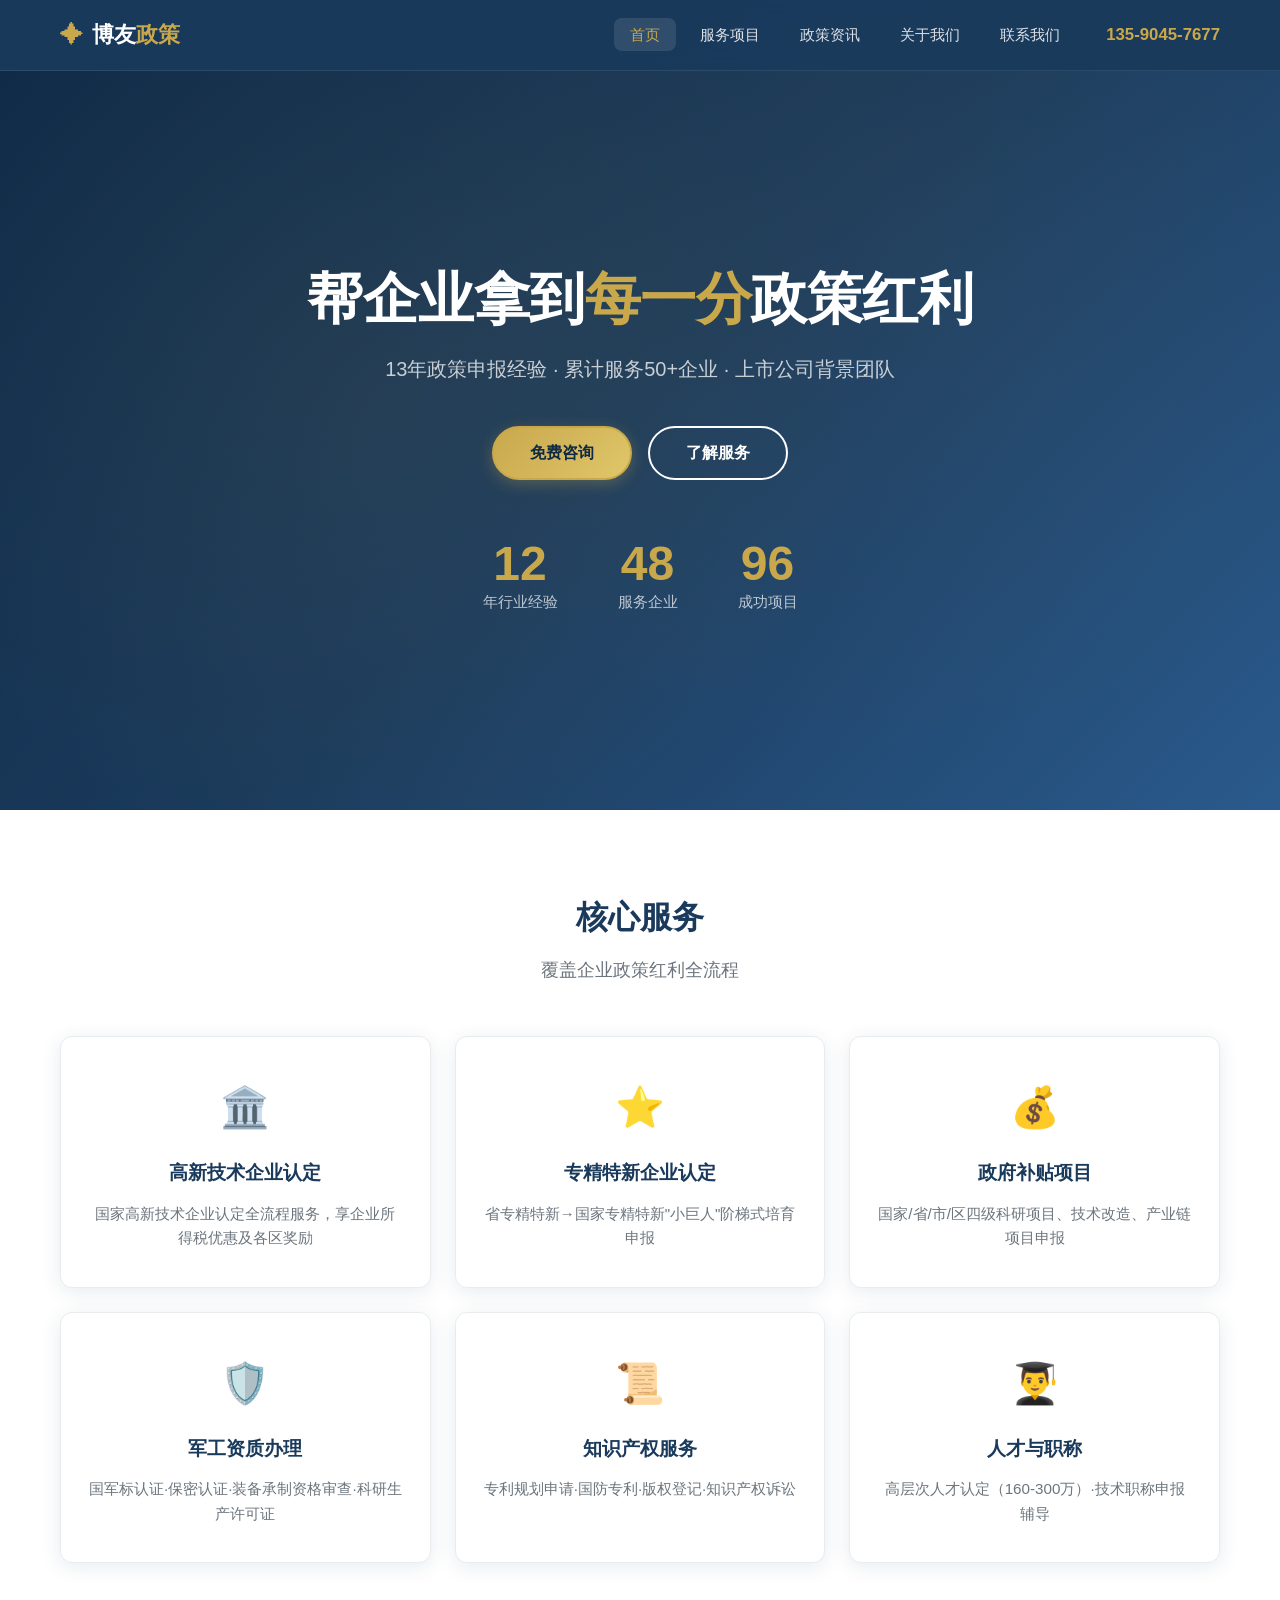
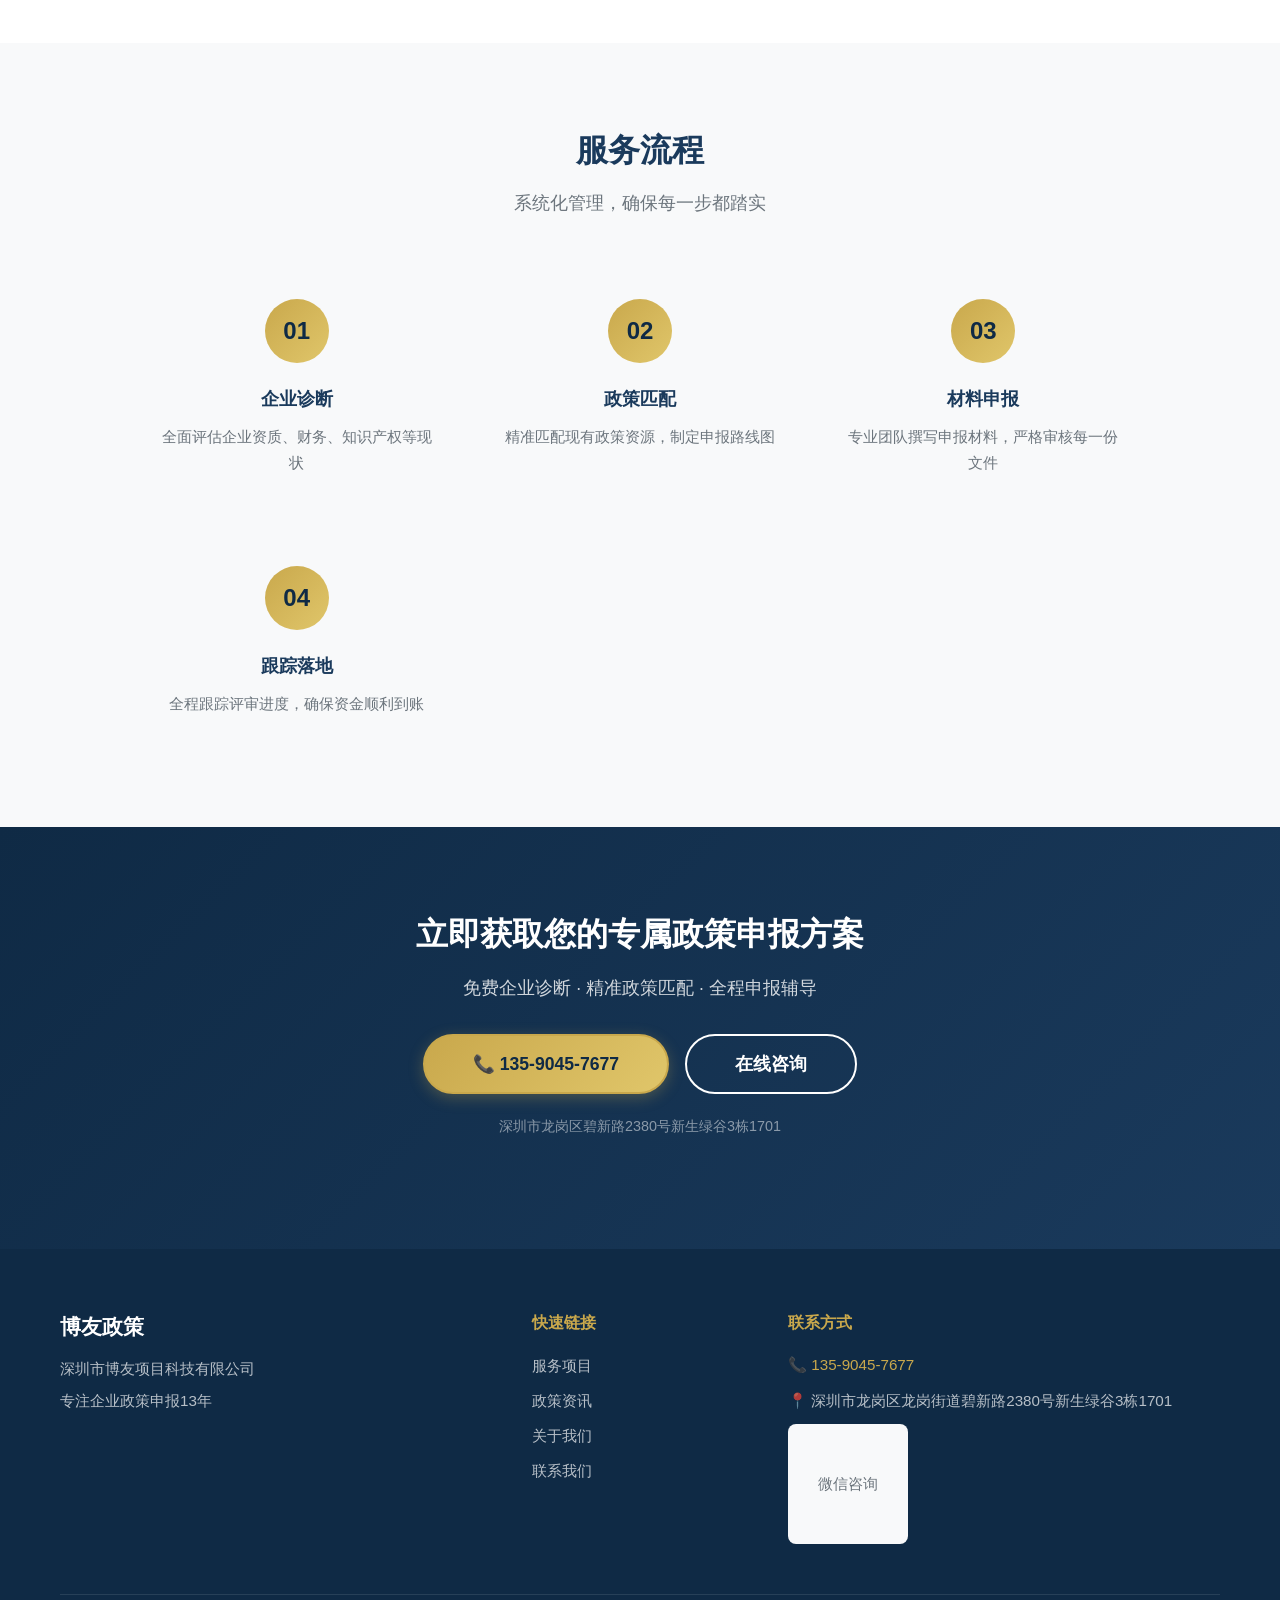
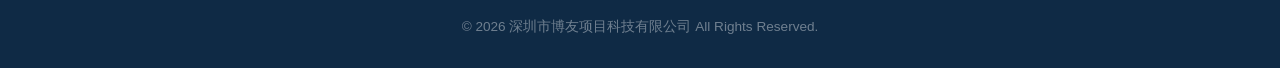
==== index.html @ 124983d8 "🎉 初始化：博友政策官网 v1.0 - 首页、服务项目、政策资讯、关于我们、联系我们 5个页面 - 响应式设计，适配手机端 - 深蓝+金色配色，专业感 - 在线咨询表单" ====
<!DOCTYPE html>
<html lang="zh-CN">
<head>
    <meta charset="UTF-8">
    <meta name="viewport" content="width=device-width, initial-scale=1.0">
    <title>博友政策 - 企业政策申报管家 | 国高·专精特新·补贴项目</title>
    <meta name="description" content="深圳市博友项目科技有限公司，13年政策申报经验，专注高新技术企业认定、专精特新、政府补贴项目、军工资质办理、知识产权服务。服务深圳及全国企业，累计成功项目100+。">
    <meta name="keywords" content="深圳高新技术企业认定,专精特新申报,政府补贴项目,军工资质,知识产权,深圳项目申报,博友政策">
    <link rel="stylesheet" href="assets/css/style.css">
</head>
<body>
    <!-- 顶部导航 -->
    <header class="header">
        <div class="container">
            <div class="logo">
                <a href="/">
                    <span class="logo-icon">✦</span>
                    <span class="logo-text">博友<span class="logo-accent">政策</span></span>
                </a>
            </div>
            <nav class="nav">
                <ul class="nav-list">
                    <li><a href="/" class="active">首页</a></li>
                    <li><a href="/services.html">服务项目</a></li>
                    <li><a href="/news.html">政策资讯</a></li>
                    <li><a href="/about.html">关于我们</a></li>
                    <li><a href="/contact.html">联系我们</a></li>
                </ul>
                <div class="nav-phone"><a href="tel:13590457677">135-9045-7677</a></div>
                <button class="nav-toggle" aria-label="菜单">
                    <span></span>
                    <span></span>
                    <span></span>
                </button>
            </nav>
        </div>
    </header>

    <!-- Banner -->
    <section class="hero">
        <div class="hero-bg"></div>
        <div class="container">
            <div class="hero-content">
                <h1 class="hero-title">帮企业拿到<span class="text-gold">每一分</span>政策红利</h1>
                <p class="hero-subtitle">13年政策申报经验 · 累计服务50+企业 · 上市公司背景团队</p>
                <div class="hero-actions">
                    <a href="/contact.html" class="btn btn-primary">免费咨询</a>
                    <a href="/services.html" class="btn btn-outline">了解服务</a>
                </div>
                <div class="hero-stats">
                    <div class="stat-item">
                        <span class="stat-number" data-target="13">0</span>
                        <span class="stat-label">年行业经验</span>
                    </div>
                    <div class="stat-item">
                        <span class="stat-number" data-target="50">0</span>
                        <span class="stat-label">服务企业</span>
                    </div>
                    <div class="stat-item">
                        <span class="stat-number" data-target="100">0</span>
                        <span class="stat-label">成功项目</span>
                    </div>
                </div>
            </div>
        </div>
    </section>

    <!-- 服务概览 -->
    <section class="section services-preview">
        <div class="container">
            <div class="section-header">
                <h2>核心服务</h2>
                <p>覆盖企业政策红利全流程</p>
            </div>
            <div class="services-grid">
                <div class="service-card">
                    <div class="service-icon">🏛️</div>
                    <h3>高新技术企业认定</h3>
                    <p>国家高新技术企业认定全流程服务，享企业所得税优惠及各区奖励</p>
                </div>
                <div class="service-card">
                    <div class="service-icon">⭐</div>
                    <h3>专精特新企业认定</h3>
                    <p>省专精特新→国家专精特新"小巨人"阶梯式培育申报</p>
                </div>
                <div class="service-card">
                    <div class="service-icon">💰</div>
                    <h3>政府补贴项目</h3>
                    <p>国家/省/市/区四级科研项目、技术改造、产业链项目申报</p>
                </div>
                <div class="service-card">
                    <div class="service-icon">🛡️</div>
                    <h3>军工资质办理</h3>
                    <p>国军标认证·保密认证·装备承制资格审查·科研生产许可证</p>
                </div>
                <div class="service-card">
                    <div class="service-icon">📜</div>
                    <h3>知识产权服务</h3>
                    <p>专利规划申请·国防专利·版权登记·知识产权诉讼</p>
                </div>
                <div class="service-card">
                    <div class="service-icon">👨‍🎓</div>
                    <h3>人才与职称</h3>
                    <p>高层次人才认定（160-300万）·技术职称申报辅导</p>
                </div>
            </div>
        </div>
    </section>

    <!-- 服务流程 -->
    <section class="section process">
        <div class="container">
            <div class="section-header">
                <h2>服务流程</h2>
                <p>系统化管理，确保每一步都踏实</p>
            </div>
            <div class="process-steps">
                <div class="step">
                    <div class="step-num">01</div>
                    <h3>企业诊断</h3>
                    <p>全面评估企业资质、财务、知识产权等现状</p>
                </div>
                <div class="step">
                    <div class="step-num">02</div>
                    <h3>政策匹配</h3>
                    <p>精准匹配现有政策资源，制定申报路线图</p>
                </div>
                <div class="step">
                    <div class="step-num">03</div>
                    <h3>材料申报</h3>
                    <p>专业团队撰写申报材料，严格审核每一份文件</p>
                </div>
                <div class="step">
                    <div class="step-num">04</div>
                    <h3>跟踪落地</h3>
                    <p>全程跟踪评审进度，确保资金顺利到账</p>
                </div>
            </div>
        </div>
    </section>

    <!-- CTA -->
    <section class="section cta">
        <div class="container">
            <div class="cta-content">
                <h2>立即获取您的专属政策申报方案</h2>
                <p>免费企业诊断 · 精准政策匹配 · 全程申报辅导</p>
                <div class="cta-actions">
                    <a href="tel:13590457677" class="btn btn-primary btn-lg">📞 135-9045-7677</a>
                    <a href="/contact.html" class="btn btn-outline btn-lg">在线咨询</a>
                </div>
                <p class="cta-note">深圳市龙岗区碧新路2380号新生绿谷3栋1701</p>
            </div>
        </div>
    </section>

    <!-- 页脚 -->
    <footer class="footer">
        <div class="container">
            <div class="footer-grid">
                <div class="footer-brand">
                    <h3>博友政策</h3>
                    <p>深圳市博友项目科技有限公司</p>
                    <p>专注企业政策申报13年</p>
                </div>
                <div class="footer-links">
                    <h4>快速链接</h4>
                    <ul>
                        <li><a href="/services.html">服务项目</a></li>
                        <li><a href="/news.html">政策资讯</a></li>
                        <li><a href="/about.html">关于我们</a></li>
                        <li><a href="/contact.html">联系我们</a></li>
                    </ul>
                </div>
                <div class="footer-contact">
                    <h4>联系方式</h4>
                    <p>📞 <a href="tel:13590457677">135-9045-7677</a></p>
                    <p>📍 深圳市龙岗区龙岗街道碧新路2380号新生绿谷3栋1701</p>
                    <div class="footer-qr">
                        <!-- 后续放微信二维码图片 -->
                        <p class="qr-placeholder">微信咨询</p>
                    </div>
                </div>
            </div>
            <div class="footer-bottom">
                <p>&copy; 2026 深圳市博友项目科技有限公司 All Rights Reserved.</p>
            </div>
        </div>
    </footer>

    <script src="assets/js/main.js"></script>
</body>
</html>
---- assets/css/style.css ----
/* ========================================
   博友政策官网 - 样式表
   主色: #1a3a5c  金色: #c9a84c
   ======================================== */

/* --- 基础重置 --- */
*, *::before, *::after {
    margin: 0;
    padding: 0;
    box-sizing: border-box;
}

:root {
    --primary: #1a3a5c;
    --primary-light: #2a5a8c;
    --primary-dark: #0f2a45;
    --gold: #c9a84c;
    --gold-light: #e0c66a;
    --white: #ffffff;
    --bg-light: #f8f9fa;
    --text: #2c3e50;
    --text-light: #6c757d;
    --border: #e9ecef;
    --shadow: 0 4px 20px rgba(26,58,92,0.1);
    --radius: 12px;
    --max-width: 1200px;
    --font: -apple-system, BlinkMacSystemFont, "Segoe UI", "PingFang SC", "Microsoft YaHei", sans-serif;
}

html {
    scroll-behavior: smooth;
    font-size: 16px;
}

body {
    font-family: var(--font);
    color: var(--text);
    line-height: 1.7;
    background: var(--white);
    -webkit-font-smoothing: antialiased;
}

a { color: var(--primary); text-decoration: none; transition: color 0.3s; }
a:hover { color: var(--gold); }

img { max-width: 100%; height: auto; }

.container {
    max-width: var(--max-width);
    margin: 0 auto;
    padding: 0 20px;
}

/* --- 文字工具 --- */
.text-gold { color: var(--gold); }

/* --- 按钮 --- */
.btn {
    display: inline-block;
    padding: 14px 36px;
    border-radius: 50px;
    font-size: 1rem;
    font-weight: 600;
    cursor: pointer;
    transition: all 0.3s ease;
    border: 2px solid transparent;
    text-align: center;
    line-height: 1.4;
}
.btn-primary {
    background: linear-gradient(135deg, var(--gold), var(--gold-light));
    color: var(--primary-dark);
    border-color: var(--gold);
    box-shadow: 0 4px 15px rgba(201,168,76,0.3);
}
.btn-primary:hover {
    transform: translateY(-2px);
    box-shadow: 0 6px 25px rgba(201,168,76,0.4);
    color: var(--primary-dark);
}
.btn-outline {
    background: transparent;
    color: var(--white);
    border-color: var(--white);
}
.btn-outline:hover {
    background: var(--white);
    color: var(--primary);
}
.btn-lg { padding: 16px 48px; font-size: 1.1rem; }
.btn-block { width: 100%; }

/* --- 头部导航 --- */
.header {
    position: fixed;
    top: 0;
    left: 0;
    right: 0;
    z-index: 1000;
    background: rgba(26,58,92,0.97);
    backdrop-filter: blur(10px);
    -webkit-backdrop-filter: blur(10px);
    border-bottom: 1px solid rgba(255,255,255,0.08);
}
.header .container {
    display: flex;
    align-items: center;
    justify-content: space-between;
    height: 70px;
}
.logo a {
    display: flex;
    align-items: center;
    gap: 8px;
    text-decoration: none;
}
.logo-icon { color: var(--gold); font-size: 1.5rem; }
.logo-text { color: var(--white); font-size: 1.4rem; font-weight: 700; }
.logo-accent { color: var(--gold); }
.nav {
    display: flex;
    align-items: center;
    gap: 30px;
}
.nav-list {
    display: flex;
    list-style: none;
    gap: 8px;
}
.nav-list a {
    color: rgba(255,255,255,0.85);
    padding: 8px 16px;
    border-radius: 8px;
    font-size: 0.95rem;
    transition: all 0.3s;
}
.nav-list a:hover,
.nav-list a.active {
    background: rgba(255,255,255,0.1);
    color: var(--gold);
}
.nav-phone a {
    color: var(--gold);
    font-weight: 700;
    font-size: 1.05rem;
    white-space: nowrap;
}
.nav-phone a:hover { color: var(--gold-light); }
.nav-toggle {
    display: none;
    background: none;
    border: none;
    cursor: pointer;
    padding: 5px;
}
.nav-toggle span {
    display: block;
    width: 24px;
    height: 2px;
    background: var(--white);
    margin: 5px 0;
    transition: all 0.3s;
    border-radius: 2px;
}

/* --- Hero Banner --- */
.hero {
    position: relative;
    min-height: 90vh;
    display: flex;
    align-items: center;
    background: linear-gradient(135deg, var(--primary-dark), var(--primary), var(--primary-light));
    overflow: hidden;
    padding-top: 70px;
}
.hero-bg {
    position: absolute;
    inset: 0;
    background: radial-gradient(circle at 30% 50%, rgba(201,168,76,0.08) 0%, transparent 50%),
                radial-gradient(circle at 70% 30%, rgba(201,168,76,0.05) 0%, transparent 50%);
    pointer-events: none;
}
.hero-content {
    position: relative;
    text-align: center;
    padding: 80px 0;
}
.hero-title {
    font-size: clamp(2rem, 5vw, 3.5rem);
    font-weight: 800;
    color: var(--white);
    line-height: 1.2;
    margin-bottom: 20px;
    letter-spacing: -0.5px;
}
.hero-subtitle {
    font-size: clamp(1rem, 2vw, 1.25rem);
    color: rgba(255,255,255,0.75);
    margin-bottom: 40px;
    max-width: 600px;
    margin-left: auto;
    margin-right: auto;
}
.hero-actions {
    display: flex;
    gap: 16px;
    justify-content: center;
    flex-wrap: wrap;
    margin-bottom: 60px;
}
.hero-stats {
    display: flex;
    justify-content: center;
    gap: 60px;
    flex-wrap: wrap;
}
.stat-item { text-align: center; }
.stat-number {
    display: block;
    font-size: clamp(2rem, 4vw, 3rem);
    font-weight: 800;
    color: var(--gold);
    line-height: 1;
}
.stat-label {
    color: rgba(255,255,255,0.7);
    font-size: 0.95rem;
    margin-top: 8px;
}

/* --- Section通用 --- */
.section {
    padding: 80px 0;
}
.section-header {
    text-align: center;
    margin-bottom: 50px;
}
.section-header h2 {
    font-size: 2rem;
    font-weight: 700;
    color: var(--primary);
    margin-bottom: 12px;
}
.section-header p {
    color: var(--text-light);
    font-size: 1.1rem;
}
/* 交替背景 */
.section:nth-child(even) { background: var(--bg-light); }

/* --- 服务卡片 --- */
.services-grid {
    display: grid;
    grid-template-columns: repeat(auto-fit, minmax(300px, 1fr));
    gap: 24px;
}
.service-card {
    background: var(--white);
    border-radius: var(--radius);
    padding: 36px 28px;
    text-align: center;
    box-shadow: var(--shadow);
    transition: all 0.3s ease;
    border: 1px solid var(--border);
}
.service-card:hover {
    transform: translateY(-6px);
    box-shadow: 0 12px 40px rgba(26,58,92,0.15);
    border-color: var(--gold);
}
.service-icon {
    font-size: 2.5rem;
    margin-bottom: 16px;
}
.service-card h3 {
    font-size: 1.2rem;
    color: var(--primary);
    margin-bottom: 12px;
}
.service-card p {
    color: var(--text-light);
    font-size: 0.95rem;
    line-height: 1.6;
}

/* --- 流程步骤 --- */
.process-steps {
    display: grid;
    grid-template-columns: repeat(auto-fit, minmax(240px, 1fr));
    gap: 30px;
    max-width: 1000px;
    margin: 0 auto;
}
.step {
    text-align: center;
    padding: 30px 20px;
}
.step-num {
    display: inline-flex;
    align-items: center;
    justify-content: center;
    width: 64px;
    height: 64px;
    border-radius: 50%;
    background: linear-gradient(135deg, var(--gold), var(--gold-light));
    color: var(--primary-dark);
    font-size: 1.5rem;
    font-weight: 800;
    margin-bottom: 20px;
}
.step h3 {
    font-size: 1.15rem;
    color: var(--primary);
    margin-bottom: 10px;
}
.step p {
    color: var(--text-light);
    font-size: 0.95rem;
}

/* --- CTA区块 --- */
.cta {
    background: linear-gradient(135deg, var(--primary-dark), var(--primary));
    text-align: center;
    color: var(--white);
}
.cta h2 {
    font-size: clamp(1.5rem, 3vw, 2rem);
    font-weight: 700;
    margin-bottom: 12px;
    color: var(--white);
}
.cta p {
    color: rgba(255,255,255,0.8);
    margin-bottom: 30px;
    font-size: 1.1rem;
}
.cta-actions {
    display: flex;
    gap: 16px;
    justify-content: center;
    flex-wrap: wrap;
    margin-bottom: 20px;
}
.cta-note {
    color: rgba(255,255,255,0.5) !important;
    font-size: 0.9rem !important;
}

/* --- 页脚 --- */
.footer {
    background: var(--primary-dark);
    color: rgba(255,255,255,0.7);
    padding: 60px 0 30px;
}
.footer-grid {
    display: grid;
    grid-template-columns: 2fr 1fr 2fr;
    gap: 40px;
    margin-bottom: 40px;
}
.footer-brand h3 {
    color: var(--white);
    font-size: 1.3rem;
    margin-bottom: 12px;
}
.footer-brand p {
    margin-bottom: 6px;
    font-size: 0.95rem;
}
.footer-links h4,
.footer-contact h4 {
    color: var(--gold);
    margin-bottom: 16px;
    font-size: 1rem;
}
.footer-links ul {
    list-style: none;
}
.footer-links li {
    margin-bottom: 8px;
}
.footer-links a {
    color: rgba(255,255,255,0.7);
    font-size: 0.95rem;
}
.footer-links a:hover {
    color: var(--gold);
}
.footer-contact p {
    margin-bottom: 10px;
    font-size: 0.95rem;
}
.footer-contact a {
    color: var(--gold);
}
.footer-bottom {
    border-top: 1px solid rgba(255,255,255,0.1);
    padding-top: 20px;
    text-align: center;
    font-size: 0.85rem;
    color: rgba(255,255,255,0.4);
}
.qr-placeholder {
    width: 120px;
    height: 120px;
    background: var(--bg-light);
    border-radius: 8px;
    display: flex;
    align-items: center;
    justify-content: center;
    color: var(--text-light);
    font-size: 0.8rem;
    margin-top: 10px;
}

/* ========================================
   内页样式
   ======================================== */

/* --- 页面Banner --- */
.page-hero {
    background: linear-gradient(135deg, var(--primary-dark), var(--primary));
    padding: 120px 0 60px;
    text-align: center;
    color: var(--white);
}
.page-hero h1 {
    font-size: clamp(1.8rem, 3.5vw, 2.5rem);
    font-weight: 700;
    margin-bottom: 12px;
}
.page-hero p {
    color: rgba(255,255,255,0.75);
    font-size: 1.1rem;
}

/* --- 服务详情 --- */
.service-block {
    background: var(--white);
    border-radius: var(--radius);
    padding: 36px;
    margin-bottom: 30px;
    box-shadow: var(--shadow);
    border: 1px solid var(--border);
}
.service-block-header {
    display: flex;
    align-items: flex-start;
    gap: 16px;
    margin-bottom: 24px;
    padding-bottom: 20px;
    border-bottom: 2px solid var(--gold);
}
.service-block-icon {
    font-size: 2rem;
    flex-shrink: 0;
}
.service-block-header h2 {
    font-size: 1.5rem;
    color: var(--primary);
    margin-bottom: 4px;
}
.service-tagline {
    color: var(--gold);
    font-size: 0.95rem;
}
.service-block-body h4 {
    color: var(--primary);
    margin: 20px 0 10px;
    font-size: 1.05rem;
}
.service-block-body ul {
    padding-left: 20px;
    color: var(--text-light);
    line-height: 2;
}
.service-block-body li { margin-bottom: 4px; }
.info-grid {
    display: grid;
    grid-template-columns: repeat(auto-fit, minmax(200px, 1fr));
    gap: 12px;
    margin-bottom: 16px;
}
.info-item {
    background: var(--bg-light);
    padding: 12px 16px;
    border-radius: 8px;
    font-size: 0.95rem;
}

/* --- 关于我们 --- */
.about-content {
    max-width: 800px;
    margin: 0 auto 50px;
    text-align: center;
}
.about-content h2 {
    font-size: 1.8rem;
    color: var(--primary);
    margin-bottom: 20px;
}
.about-content p {
    color: var(--text-light);
    font-size: 1.05rem;
    margin-bottom: 16px;
    line-height: 1.8;
}
.about-values {
    display: grid;
    grid-template-columns: repeat(auto-fit, minmax(280px, 1fr));
    gap: 24px;
}
.value-card {
    background: var(--white);
    border-radius: var(--radius);
    padding: 30px;
    text-align: center;
    box-shadow: var(--shadow);
    border: 1px solid var(--border);
    border-top: 3px solid var(--gold);
}
.value-card h3 {
    color: var(--primary);
    margin-bottom: 12px;
    font-size: 1.1rem;
}
.value-card p {
    color: var(--text-light);
    font-size: 0.95rem;
    line-height: 1.6;
}
.team-section { background: var(--bg-light); }
.team-grid {
    display: grid;
    grid-template-columns: repeat(auto-fit, minmax(260px, 1fr));
    gap: 24px;
}
.team-card {
    background: var(--white);
    border-radius: var(--radius);
    padding: 30px;
    text-align: center;
    box-shadow: var(--shadow);
    border: 1px solid var(--border);
}
.team-icon {
    font-size: 2.5rem;
    margin-bottom: 16px;
}
.team-card h3 {
    color: var(--primary);
    margin-bottom: 12px;
}
.team-card p {
    color: var(--text-light);
    font-size: 0.95rem;
    line-height: 1.6;
}
.team-summary {
    text-align: center;
    color: var(--gold);
    font-size: 1.1rem;
    font-weight: 600;
    margin-top: 40px;
}
.contact-card {
    background: var(--white);
    border-radius: var(--radius);
    padding: 36px;
    box-shadow: var(--shadow);
    max-width: 600px;
    margin: 0 auto;
    border: 1px solid var(--border);
}
.contact-card p {
    margin-bottom: 12px;
    font-size: 1rem;
    color: var(--text-light);
}
.contact-card strong { color: var(--primary); }

/* --- 联系我们 --- */
.contact-grid {
    display: grid;
    grid-template-columns: 1fr 1fr;
    gap: 40px;
    align-items: start;
}
.contact-form-wrapper h2 {
    color: var(--primary);
    font-size: 1.5rem;
    margin-bottom: 8px;
}
.contact-form-wrapper > p {
    color: var(--text-light);
    margin-bottom: 24px;
}
.form-group {
    margin-bottom: 20px;
}
.form-group label {
    display: block;
    font-weight: 600;
    color: var(--primary);
    margin-bottom: 6px;
    font-size: 0.95rem;
}
.required { color: #e74c3c; }
.form-group input,
.form-group select,
.form-group textarea {
    width: 100%;
    padding: 12px 16px;
    border: 2px solid var(--border);
    border-radius: 10px;
    font-size: 1rem;
    font-family: var(--font);
    transition: all 0.3s;
    outline: none;
    background: var(--white);
}
.form-group input:focus,
.form-group select:focus,
.form-group textarea:focus {
    border-color: var(--gold);
    box-shadow: 0 0 0 3px rgba(201,168,76,0.15);
}
.form-group textarea { resize: vertical; min-height: 100px; }
.form-note {
    text-align: center;
    color: var(--text-light);
    font-size: 0.8rem;
    margin-top: 12px;
}

.contact-info-card {
    background: var(--bg-light);
    border-radius: var(--radius);
    padding: 30px;
    margin-bottom: 30px;
}
.contact-info-card h3 {
    color: var(--primary);
    margin-bottom: 20px;
    font-size: 1.2rem;
}
.contact-item {
    display: flex;
    gap: 14px;
    margin-bottom: 20px;
    align-items: flex-start;
}
.contact-icon { font-size: 1.3rem; flex-shrink: 0; }
.contact-item strong {
    display: block;
    color: var(--primary);
    margin-bottom: 4px;
}
.contact-item a,
.contact-item p {
    color: var(--text-light);
    font-size: 0.95rem;
}

.contact-qr {
    text-align: center;
    padding: 30px;
    background: var(--white);
    border-radius: var(--radius);
    box-shadow: var(--shadow);
    border: 1px solid var(--border);
}
.contact-qr h3 {
    color: var(--primary);
    margin-bottom: 16px;
}
.contact-qr .qr-placeholder {
    margin: 0 auto 12px;
    width: 160px;
    height: 160px;
}
.contact-qr p {
    color: var(--text-light);
    font-size: 0.9rem;
}

.map-section { background: var(--bg-light); }
.map-container {
    border-radius: var(--radius);
    overflow: hidden;
    box-shadow: var(--shadow);
}

/* --- 政策资讯 --- */
.news-card {
    background: var(--white);
    border-radius: var(--radius);
    padding: 30px;
    box-shadow: var(--shadow);
    border: 1px solid var(--border);
    position: relative;
    margin-bottom: 30px;
}
.news-badge {
    position: absolute;
    top: 16px;
    right: 16px;
    background: var(--gold);
    color: var(--primary-dark);
    padding: 4px 12px;
    border-radius: 20px;
    font-size: 0.8rem;
    font-weight: 600;
}
.news-meta {
    display: flex;
    gap: 12px;
    margin-bottom: 12px;
}
.news-date,
.news-tag {
    font-size: 0.85rem;
    color: var(--text-light);
}
.news-tag {
    background: var(--bg-light);
    padding: 2px 10px;
    border-radius: 12px;
}
.news-title {
    font-size: 1.3rem;
    color: var(--primary);
    margin-bottom: 12px;
    line-height: 1.4;
}
.news-excerpt {
    color: var(--text-light);
    margin-bottom: 16px;
    line-height: 1.6;
}
.news-readmore {
    color: var(--gold);
    font-weight: 600;
    font-size: 0.95rem;
}
.news-readmore:hover { color: var(--gold-light); }
.news-empty {
    text-align: center;
    padding: 60px 20px;
    color: var(--text-light);
}
.news-empty strong { color: var(--primary); }

/* ========================================
   响应式
   ======================================== */
@media (max-width: 992px) {
    .footer-grid { grid-template-columns: 1fr; }
    .contact-grid { grid-template-columns: 1fr; }
}

@media (max-width: 768px) {
    .nav-list { display: none; }
    .nav-phone { display: none; }
    .nav-toggle { display: block; }

    .nav-list.active {
        display: flex;
        flex-direction: column;
        position: absolute;
        top: 70px;
        left: 0;
        right: 0;
        background: var(--primary);
        padding: 20px;
        gap: 4px;
        border-bottom: 2px solid rgba(255,255,255,0.1);
    }
    .nav-list.active a {
        display: block;
        padding: 12px 16px;
        border-radius: 8px;
    }

    .hero { min-height: 80vh; }
    .hero-stats { gap: 30px; }
    .process-steps { grid-template-columns: 1fr; }
    .section { padding: 50px 0; }
    .service-block { padding: 24px; }
    .service-block-header { flex-direction: column; }
}

@media (max-width: 480px) {
    .hero-actions { flex-direction: column; align-items: center; }
    .btn { width: 100%; max-width: 280px; }
    .services-grid { grid-template-columns: 1fr; }
    .about-values { grid-template-columns: 1fr; }
    .team-grid { grid-template-columns: 1fr; }
}
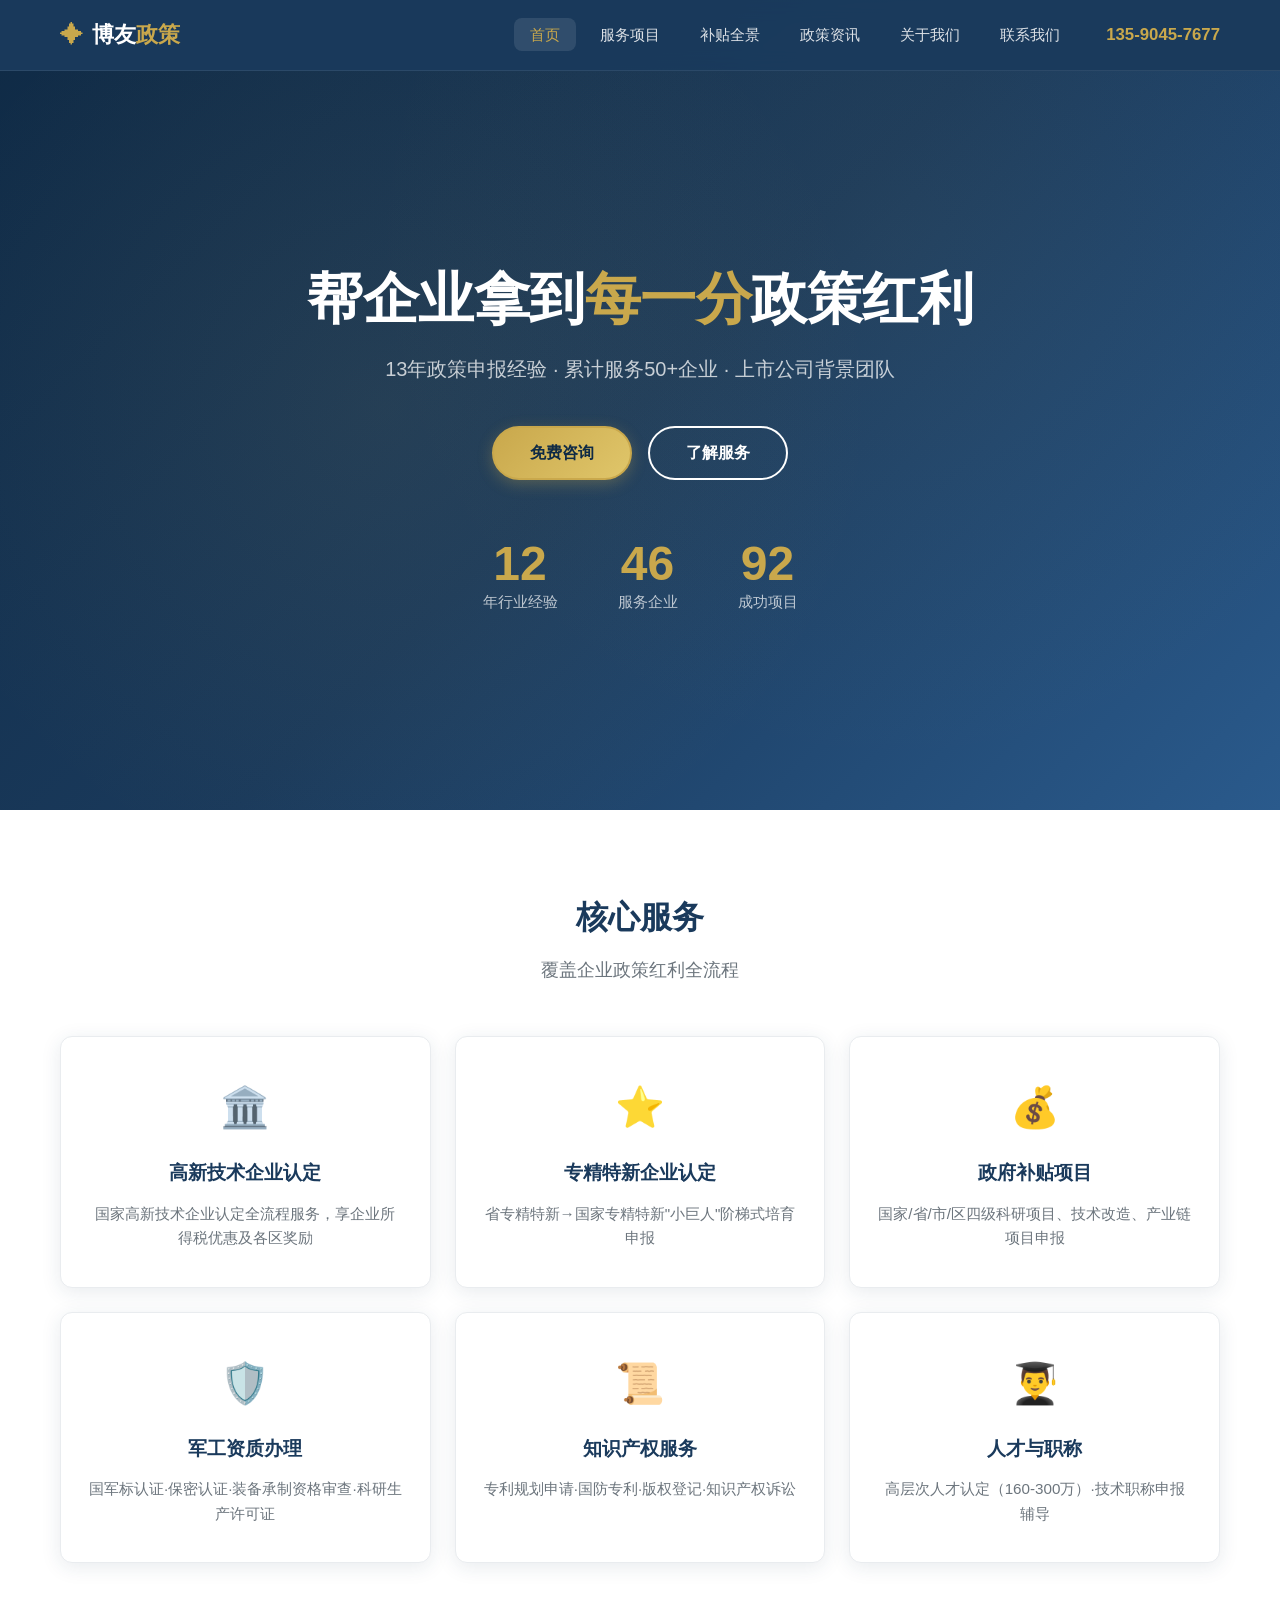
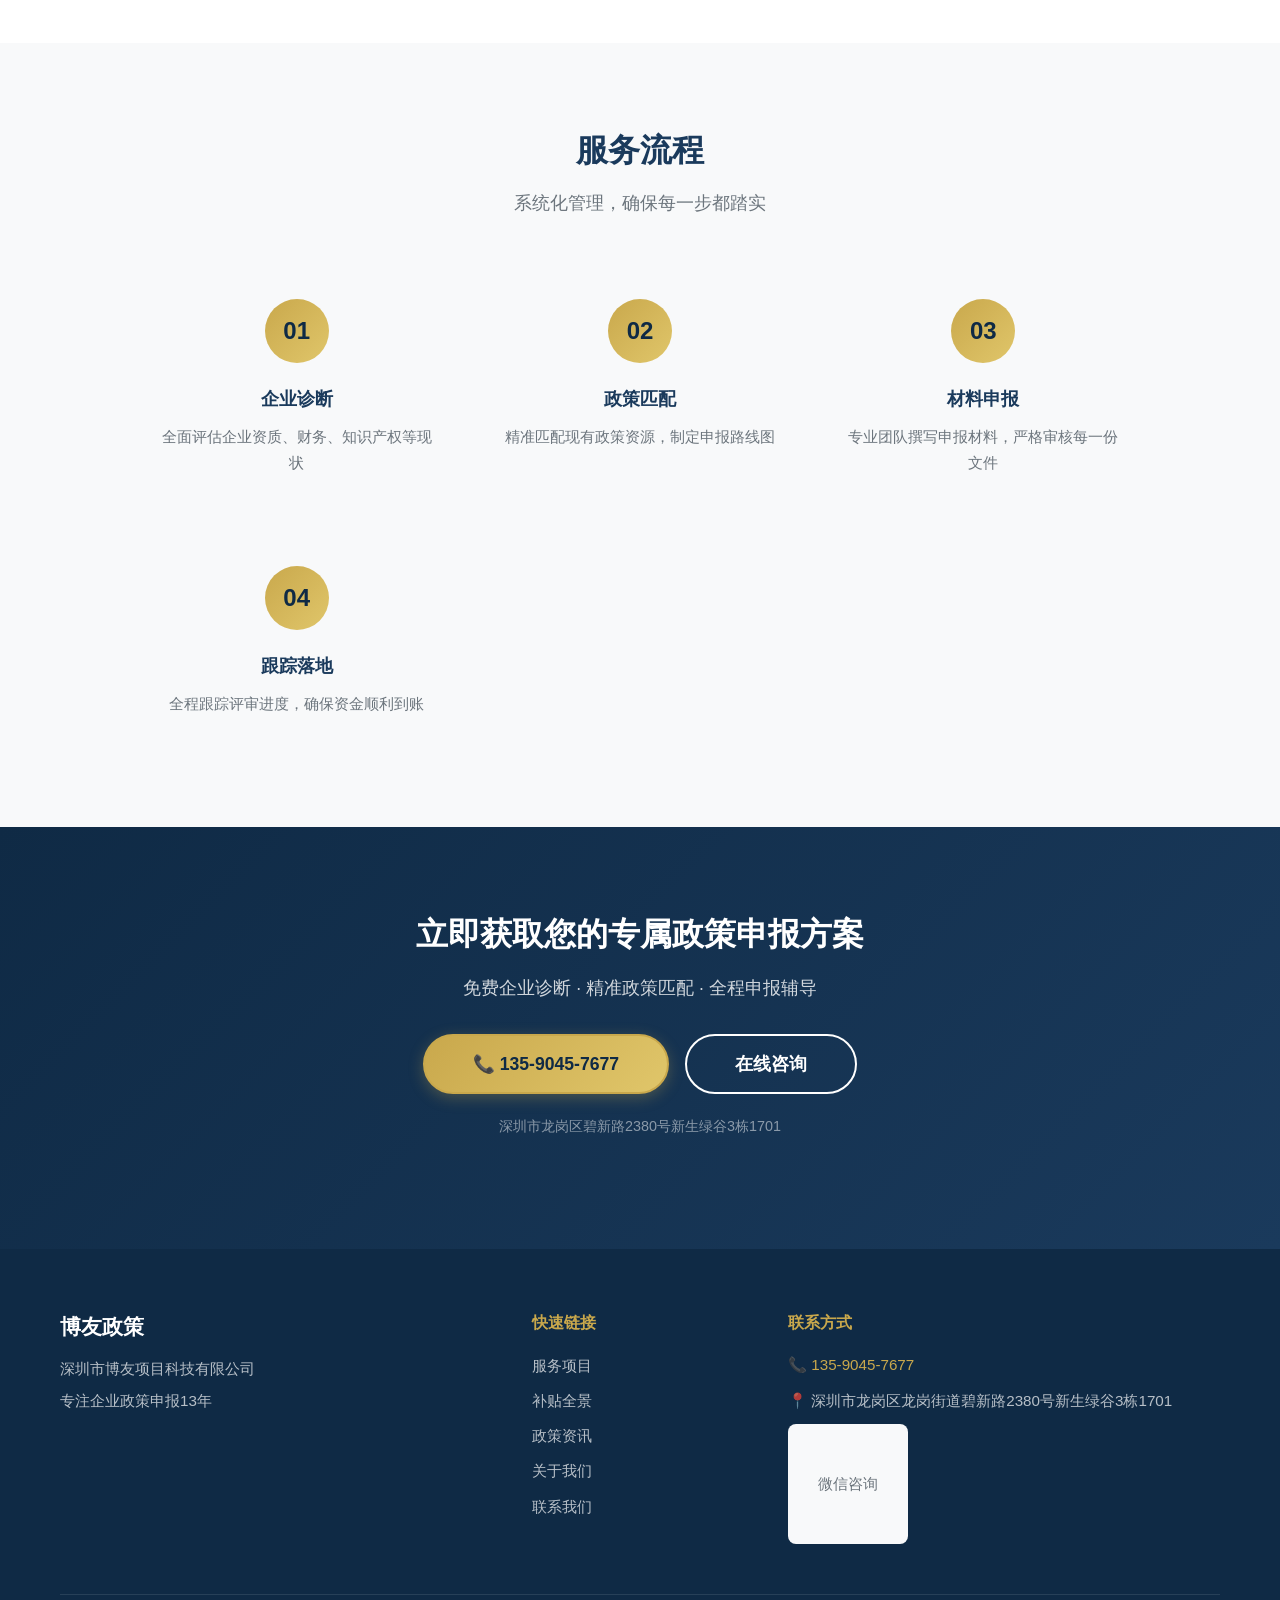
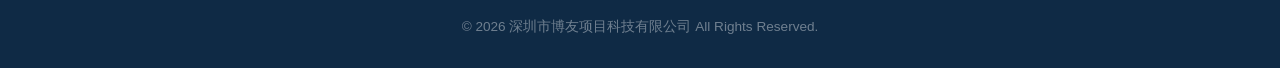
==== commit 46cf6421: "✨ 新增补贴全景页+可点击展开交互 - 新增 policy.html：深圳16项补贴政策完整清单，点击展开详情 - 新增 policy.css：可展开卡片式交互样式 - 各区奖励对比表格、申报时间、核" ====
--- a/index.html
+++ b/index.html
@@ -22,6 +22,7 @@
                 <ul class="nav-list">
                     <li><a href="/" class="active">首页</a></li>
                     <li><a href="/services.html">服务项目</a></li>
+                    <li><a href="/policy.html">补贴全景</a></li>
                     <li><a href="/news.html">政策资讯</a></li>
                     <li><a href="/about.html">关于我们</a></li>
                     <li><a href="/contact.html">联系我们</a></li>
@@ -167,6 +168,7 @@
                     <h4>快速链接</h4>
                     <ul>
                         <li><a href="/services.html">服务项目</a></li>
+                        <li><a href="/policy.html">补贴全景</a></li>
                         <li><a href="/news.html">政策资讯</a></li>
                         <li><a href="/about.html">关于我们</a></li>
                         <li><a href="/contact.html">联系我们</a></li>
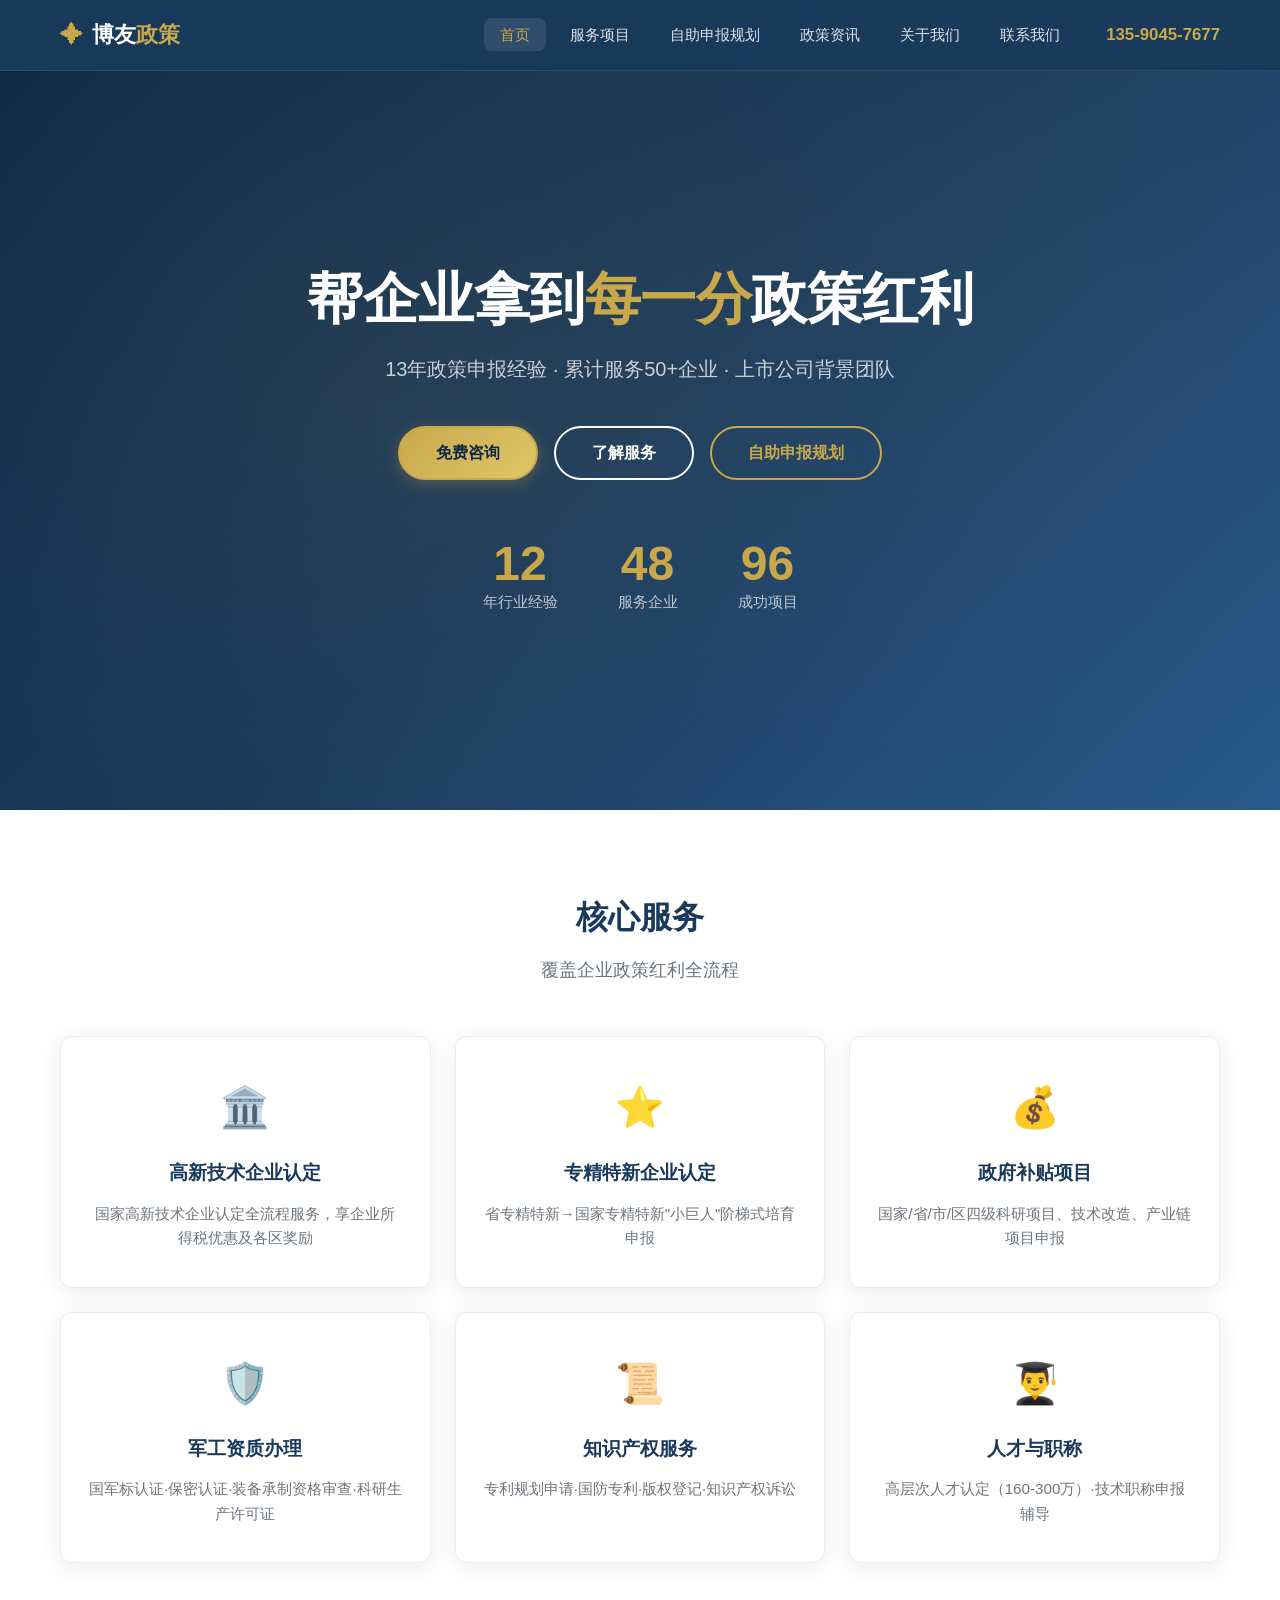
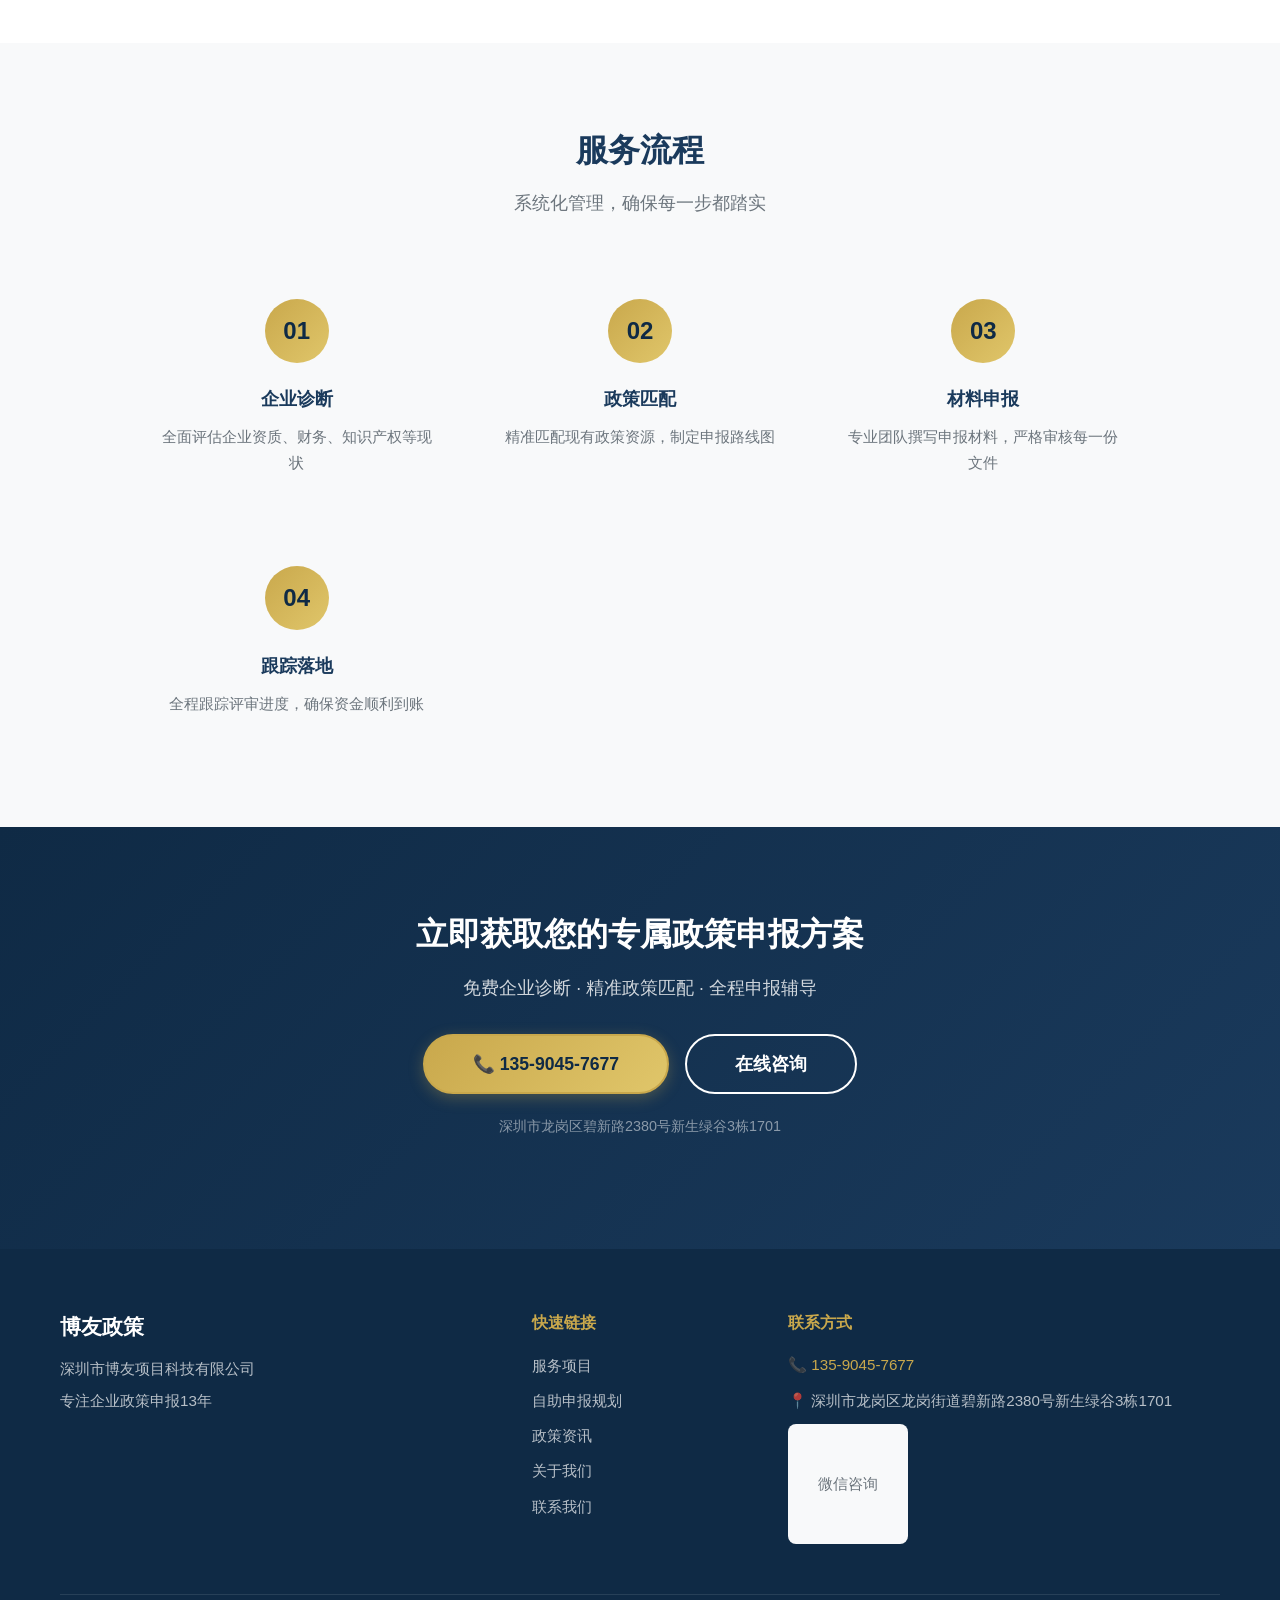
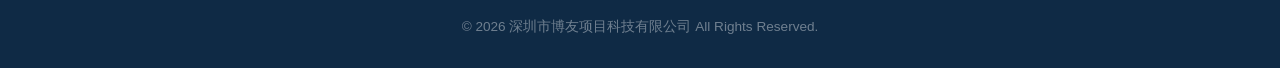
==== commit 3ca26bc9: "✨ 新增自助申报规划 + 导航重构 + 政策清单合并 - 新增 plan.html：企业填报3步表单，自动生成专属申报规划书 - 新增 plan.css / plan.js：分步表单+步骤指示器+智能" ====
--- a/index.html
+++ b/index.html
@@ -22,7 +22,7 @@
                 <ul class="nav-list">
                     <li><a href="/" class="active">首页</a></li>
                     <li><a href="/services.html">服务项目</a></li>
-                    <li><a href="/policy.html">补贴全景</a></li>
+                    <li><a href="/plan.html">自助申报规划</a></li>
                     <li><a href="/news.html">政策资讯</a></li>
                     <li><a href="/about.html">关于我们</a></li>
                     <li><a href="/contact.html">联系我们</a></li>
@@ -47,6 +47,7 @@
                 <div class="hero-actions">
                     <a href="/contact.html" class="btn btn-primary">免费咨询</a>
                     <a href="/services.html" class="btn btn-outline">了解服务</a>
+                    <a href="/plan.html" class="btn btn-gold-outline">自助申报规划</a>
                 </div>
                 <div class="hero-stats">
                     <div class="stat-item">
@@ -168,7 +169,7 @@
                     <h4>快速链接</h4>
                     <ul>
                         <li><a href="/services.html">服务项目</a></li>
-                        <li><a href="/policy.html">补贴全景</a></li>
+                        <li><a href="/plan.html">自助申报规划</a></li>
                         <li><a href="/news.html">政策资讯</a></li>
                         <li><a href="/about.html">关于我们</a></li>
                         <li><a href="/contact.html">联系我们</a></li>
@@ -192,4 +193,4 @@
 
     <script src="assets/js/main.js"></script>
 </body>
-</html>+</html>
--- a/assets/css/style.css
+++ b/assets/css/style.css
@@ -86,6 +86,17 @@
 .btn-outline:hover {
     background: var(--white);
     color: var(--primary);
+}
+.btn-gold-outline {
+    background: transparent;
+    color: var(--gold);
+    border-color: var(--gold);
+}
+.btn-gold-outline:hover {
+    background: var(--gold);
+    color: var(--primary-dark);
+    transform: translateY(-2px);
+    box-shadow: 0 6px 25px rgba(201,168,76,0.3);
 }
 .btn-lg { padding: 16px 48px; font-size: 1.1rem; }
 .btn-block { width: 100%; }
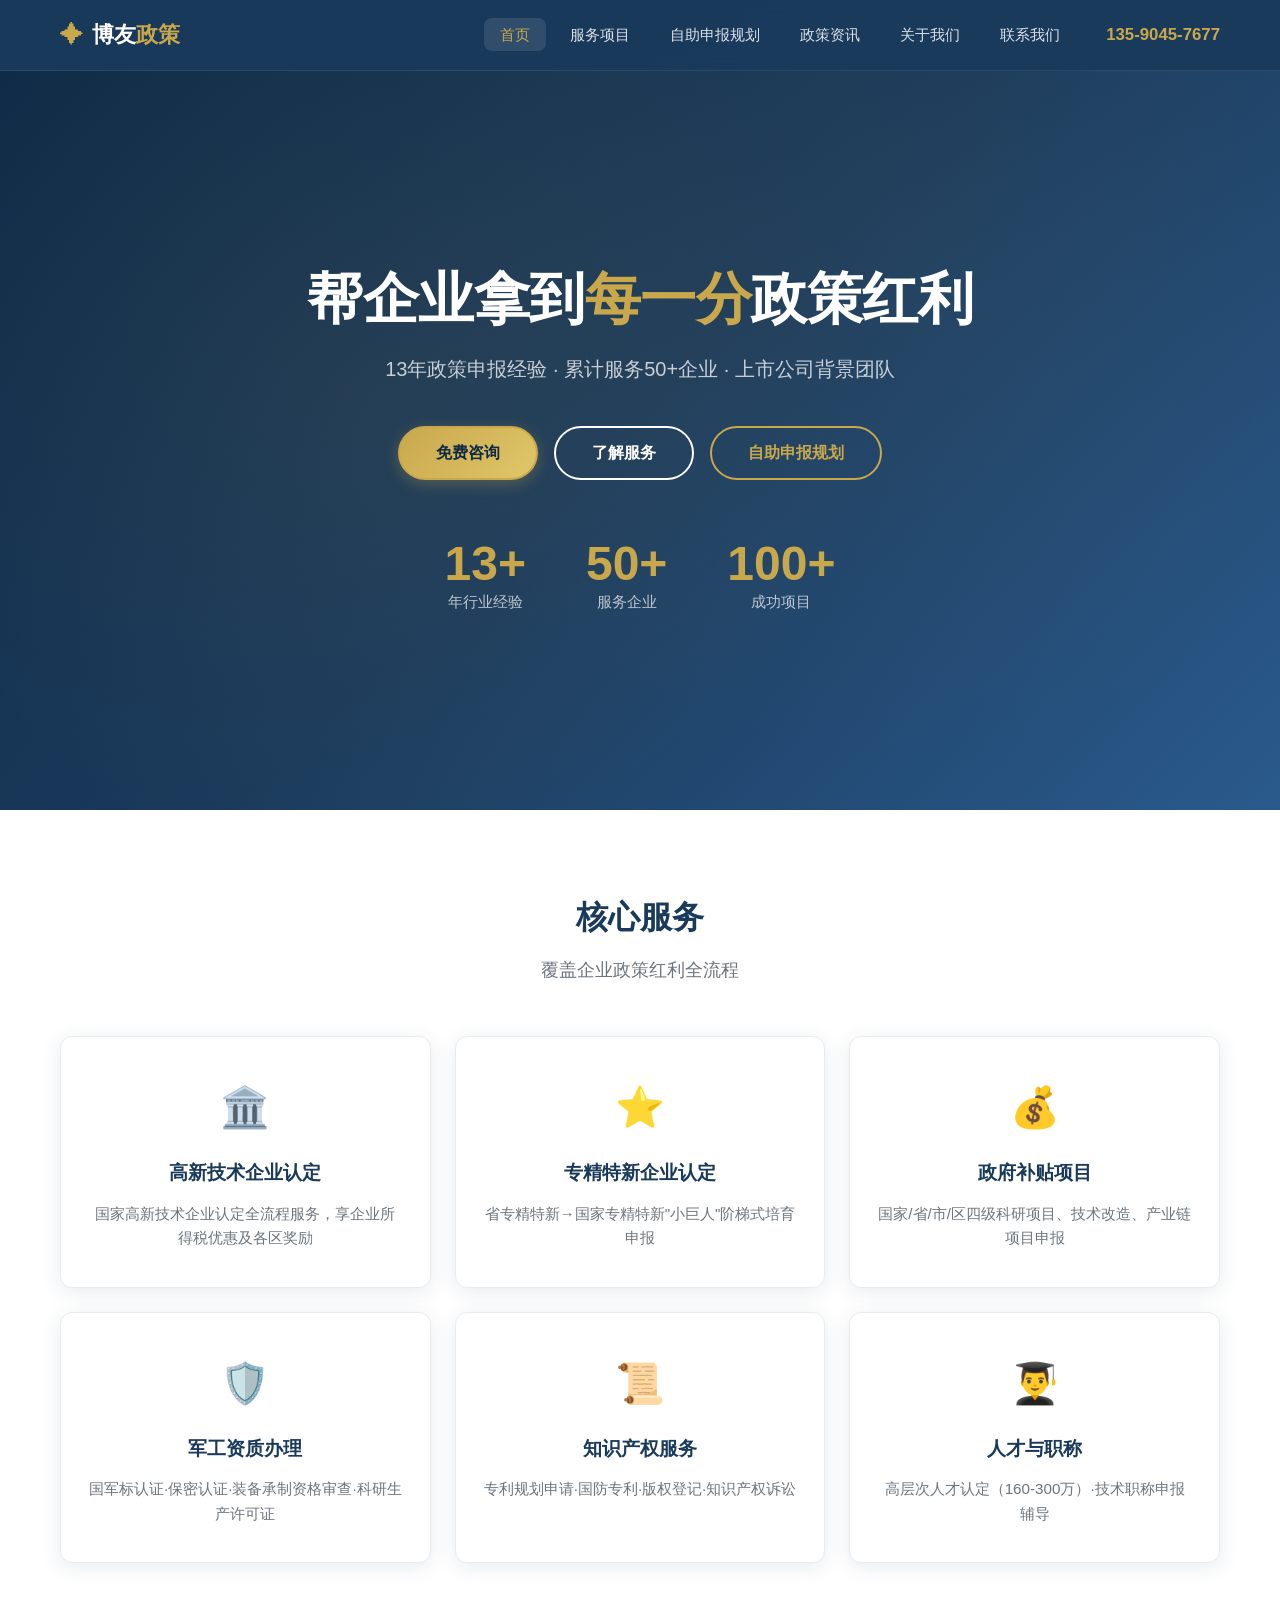
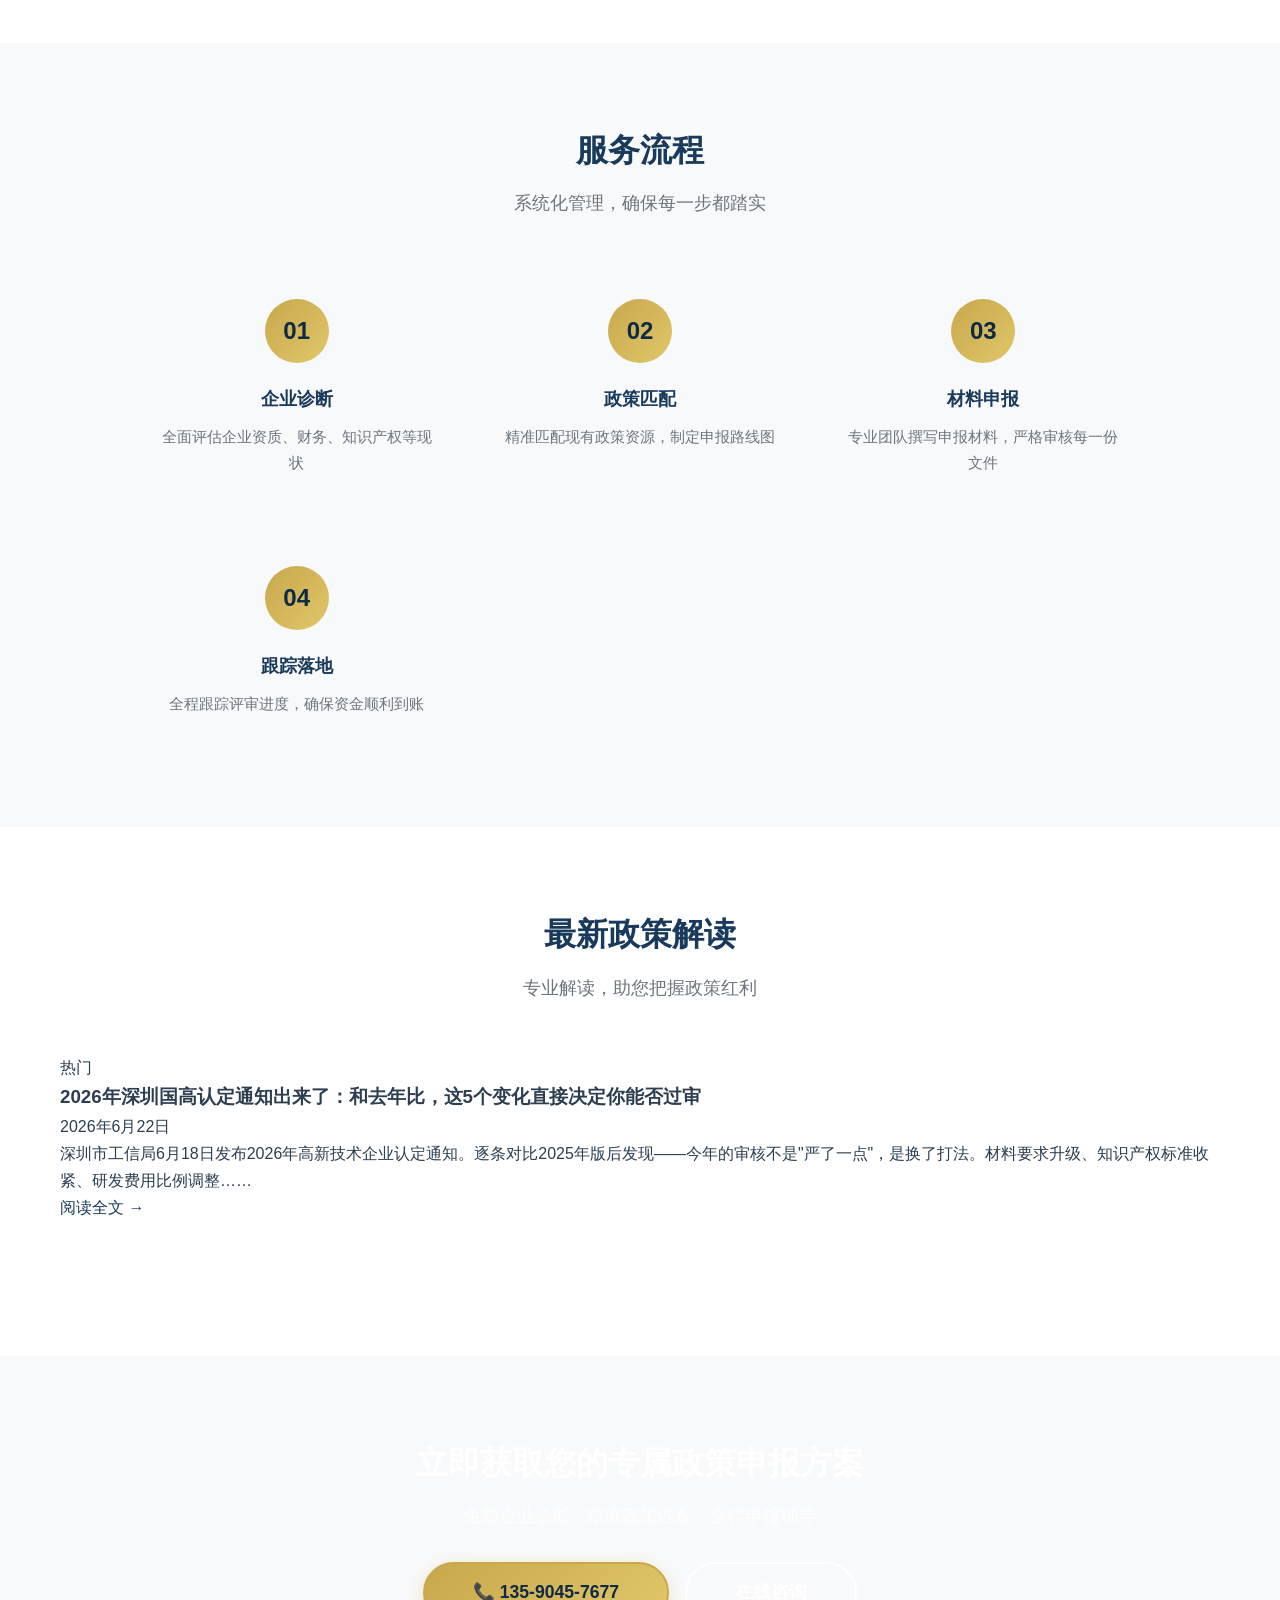
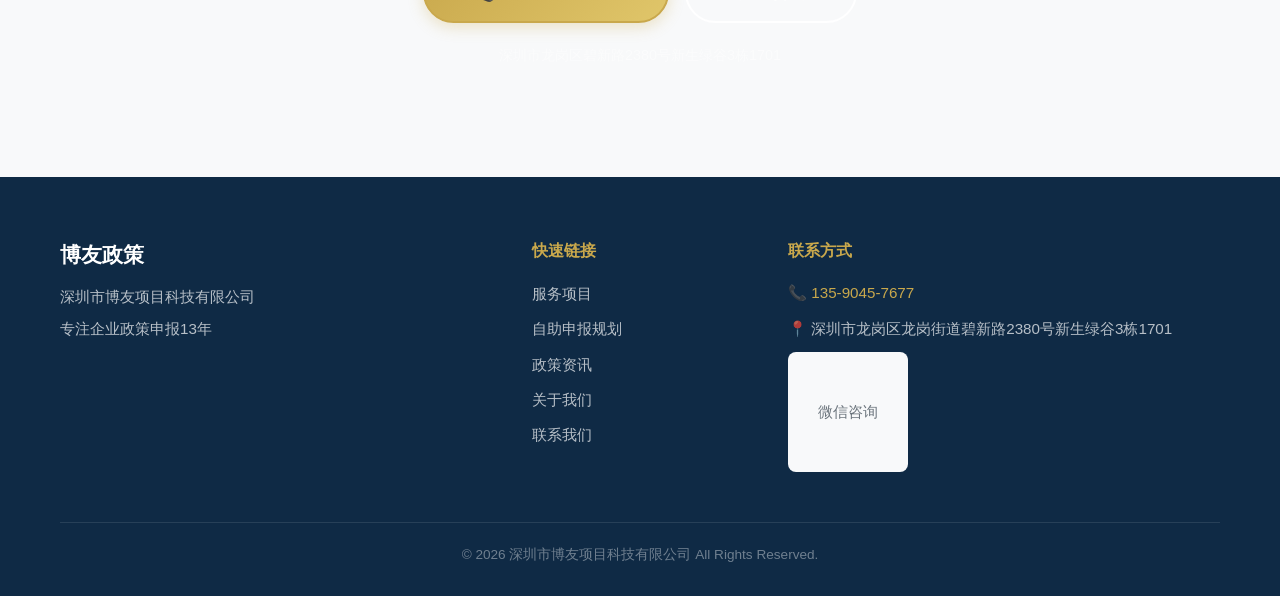
==== commit f75f5b4f: "feat: 添加2026年国高认定文章到首页和政策资讯页" ====
--- a/index.html
+++ b/index.html
@@ -141,6 +141,28 @@
         </div>
     </section>
 
+    <!-- 最新政策解读 -->
+    <section class="section latest-news-home">
+        <div class="container">
+            <div class="section-header">
+                <h2>最新政策解读</h2>
+                <p>专业解读，助您把握政策红利</p>
+            </div>
+            <div class="news-home-grid">
+                <div class="news-home-card">
+                    <div class="news-home-badge">热门</div>
+                    <h3>2026年深圳国高认定通知出来了：和去年比，这5个变化直接决定你能否过审</h3>
+                    <p class="news-home-date">2026年6月22日</p>
+                    <p class="news-home-excerpt">深圳市工信局6月18日发布2026年高新技术企业认定通知。逐条对比2025年版后发现——今年的审核不是"严了一点"，是换了打法。材料要求升级、知识产权标准收紧、研发费用比例调整……</p>
+                    <a href="/news.html" class="news-home-link">阅读全文 →</a>
+                </div>
+            </div>
+            <div class="news-home-more">
+                <a href="/news.html" class="btn btn-outline">查看全部政策资讯 →</a>
+            </div>
+        </div>
+    </section>
+
     <!-- CTA -->
     <section class="section cta">
         <div class="container">
--- a/assets/css/style.css
+++ b/assets/css/style.css
@@ -799,6 +799,66 @@
     .hero-stats { gap: 30px; }
     .process-steps { grid-template-columns: 1fr; }
     .section { padding: 50px 0; }
+
+/* --- 首页最新政策解读 --- */
+.latest-news-home {
+    background: var(--white);
+}
+.news-home-grid {
+    max-width: 600px;
+    margin: 0 auto;
+}
+.news-home-card {
+    background: var(--bg-light);
+    border-radius: 12px;
+    padding: 30px;
+    position: relative;
+    border: 1px solid #e8e8e8;
+    transition: box-shadow 0.3s;
+}
+.news-home-card:hover {
+    box-shadow: 0 4px 20px rgba(0,0,0,0.08);
+}
+.news-home-badge {
+    display: inline-block;
+    background: var(--gold);
+    color: var(--primary-dark);
+    font-size: 12px;
+    padding: 3px 10px;
+    border-radius: 4px;
+    font-weight: 600;
+    margin-bottom: 12px;
+}
+.news-home-card h3 {
+    font-size: 18px;
+    color: var(--primary);
+    margin-bottom: 8px;
+    line-height: 1.5;
+}
+.news-home-date {
+    color: #888;
+    font-size: 13px;
+    margin-bottom: 12px;
+}
+.news-home-excerpt {
+    color: #555;
+    font-size: 14px;
+    line-height: 1.7;
+    margin-bottom: 16px;
+}
+.news-home-link {
+    color: var(--gold);
+    text-decoration: none;
+    font-weight: 600;
+    font-size: 14px;
+}
+.news-home-link:hover {
+    color: var(--gold-light);
+}
+.news-home-more {
+    text-align: center;
+    margin-top: 30px;
+}
     .service-block { padding: 24px; }
     .service-block-header { flex-direction: column; }
 }
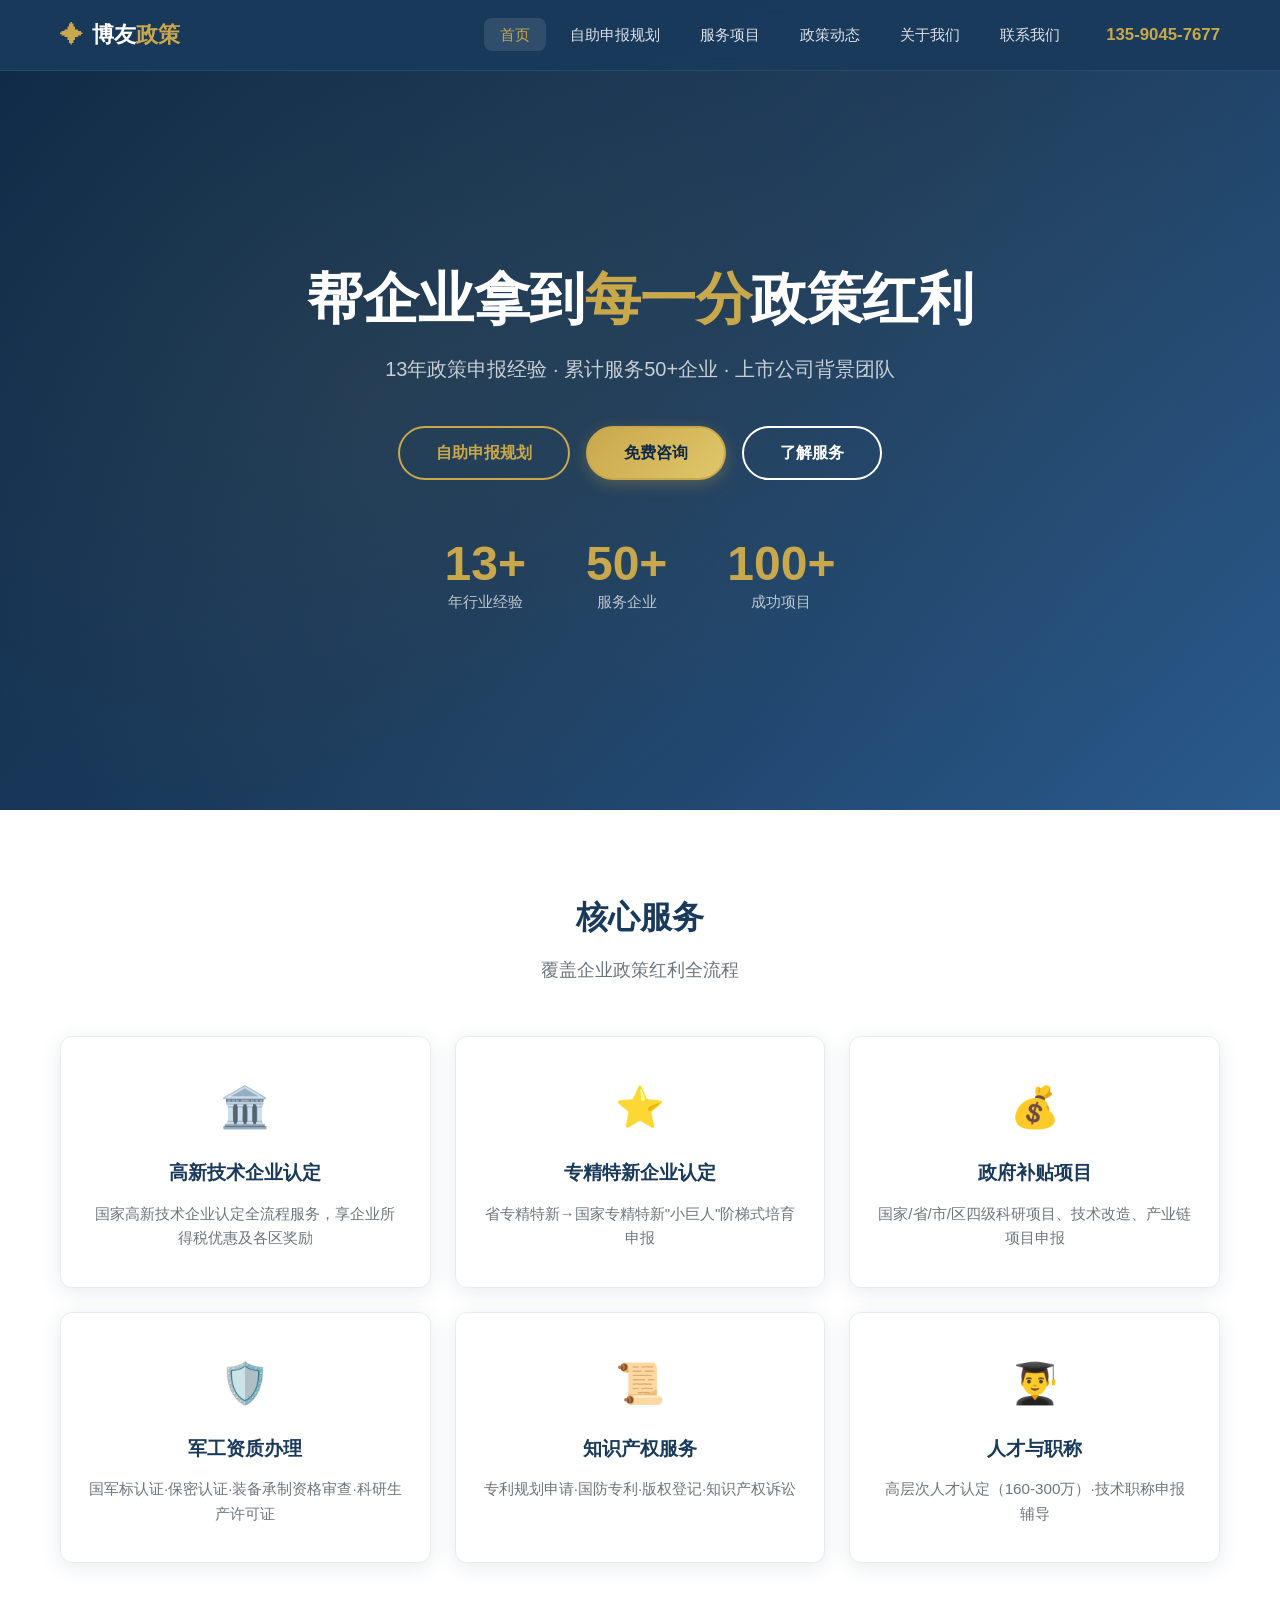
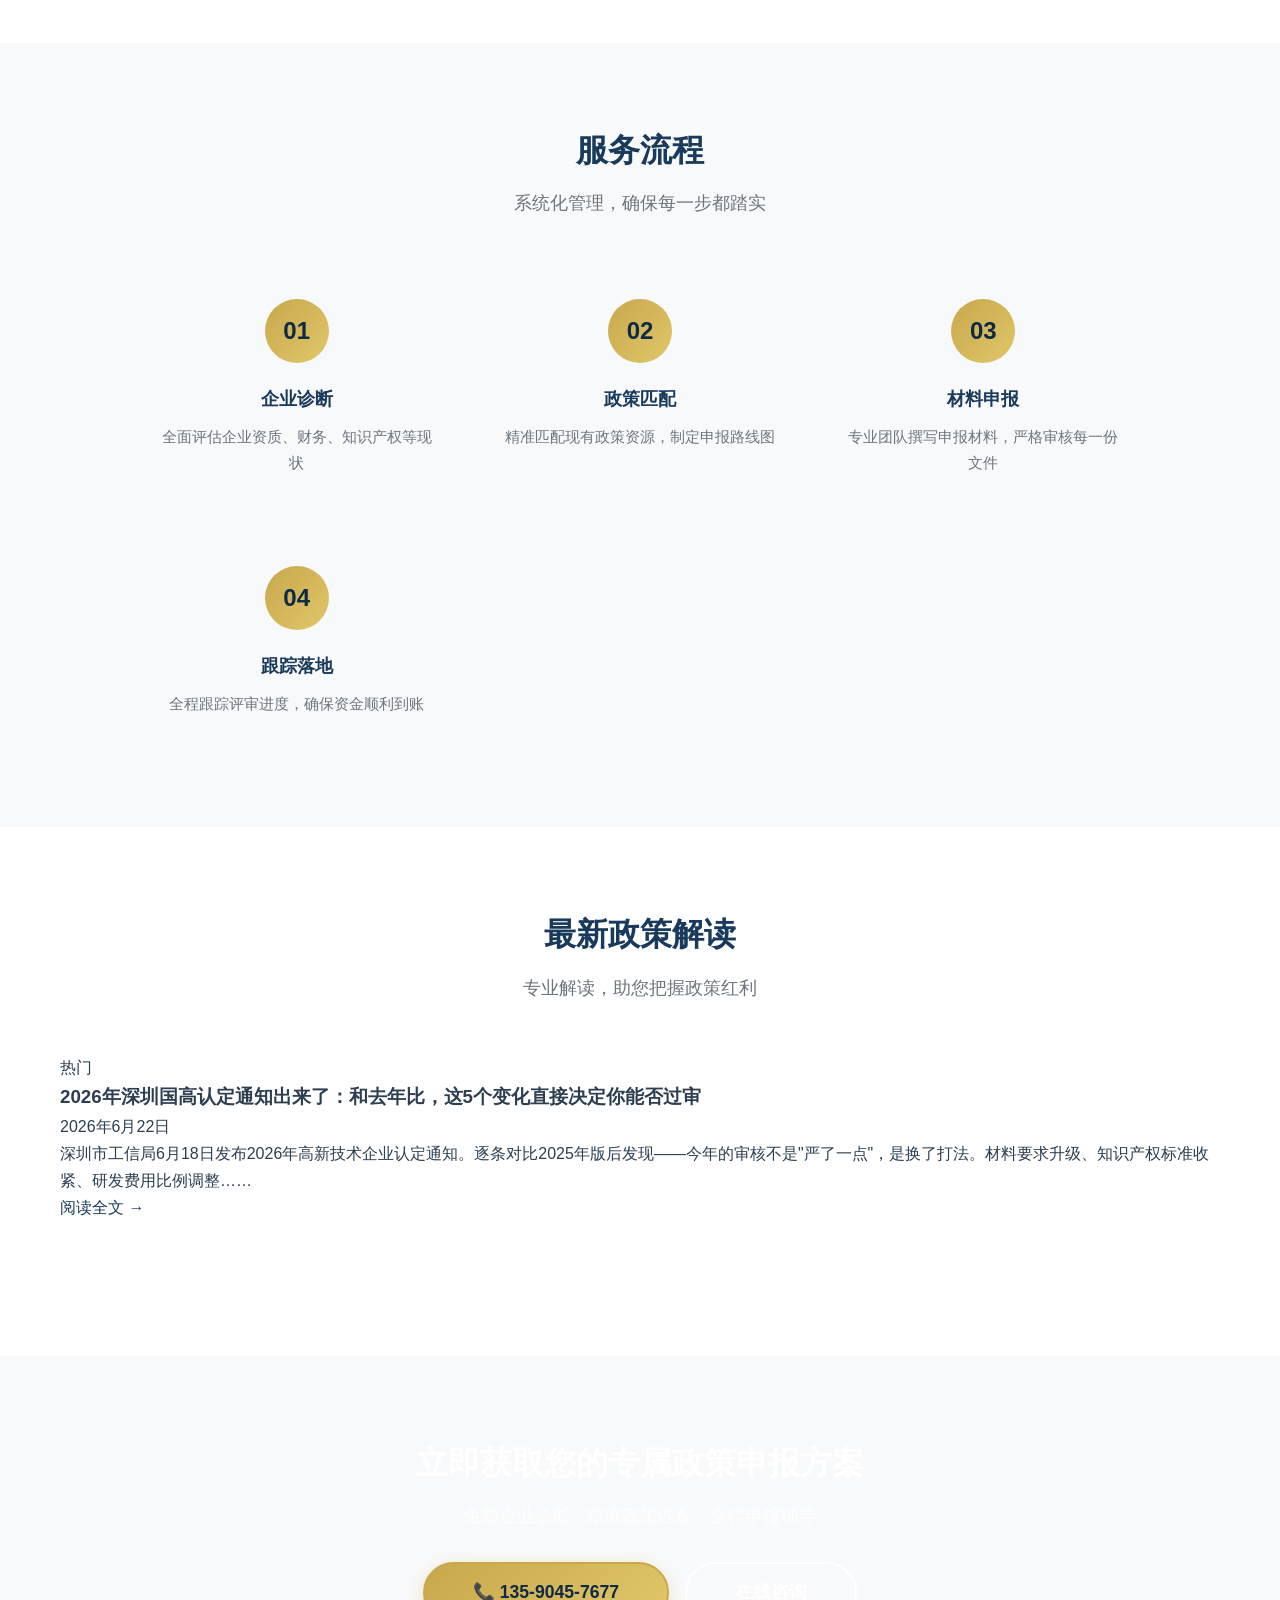
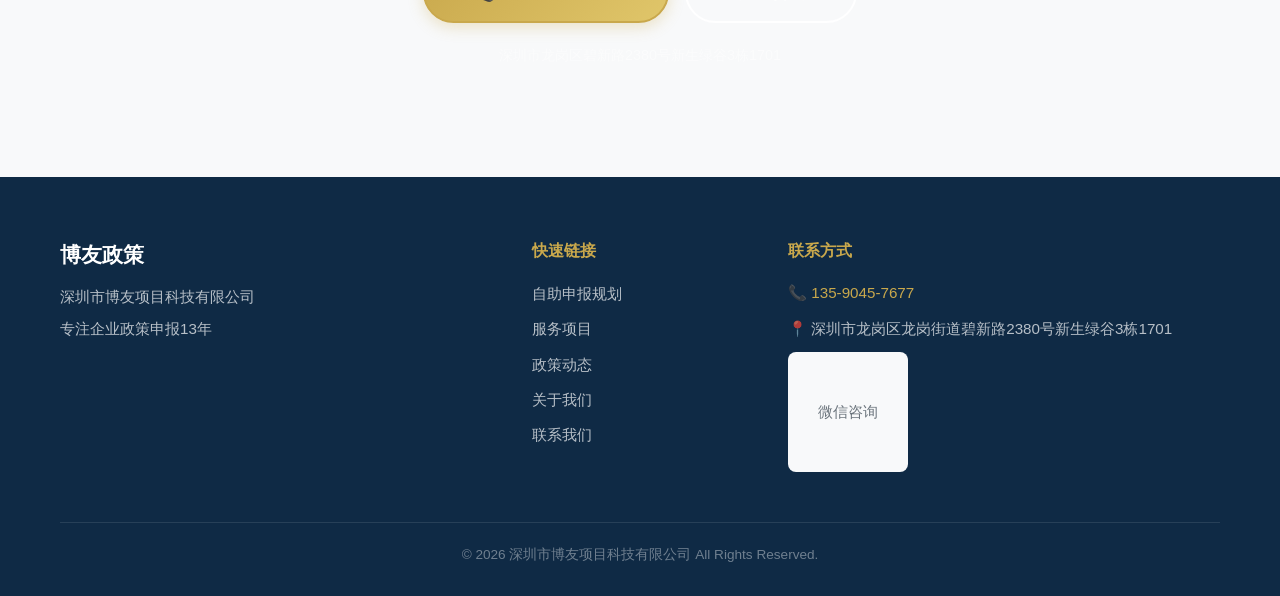
==== commit 644e8a82: "feat: 导航栏调整顺序+政策资讯改政策动态+plan页简化+首页加政策推荐" ====
--- a/index.html
+++ b/index.html
@@ -21,9 +21,9 @@
             <nav class="nav">
                 <ul class="nav-list">
                     <li><a href="/" class="active">首页</a></li>
+                    <li><a href="/plan.html">自助申报规划</a></li>
                     <li><a href="/services.html">服务项目</a></li>
-                    <li><a href="/plan.html">自助申报规划</a></li>
-                    <li><a href="/news.html">政策资讯</a></li>
+                    <li><a href="/news.html">政策动态</a></li>
                     <li><a href="/about.html">关于我们</a></li>
                     <li><a href="/contact.html">联系我们</a></li>
                 </ul>
@@ -45,9 +45,9 @@
                 <h1 class="hero-title">帮企业拿到<span class="text-gold">每一分</span>政策红利</h1>
                 <p class="hero-subtitle">13年政策申报经验 · 累计服务50+企业 · 上市公司背景团队</p>
                 <div class="hero-actions">
+                    <a href="/plan.html" class="btn btn-gold-outline">自助申报规划</a>
                     <a href="/contact.html" class="btn btn-primary">免费咨询</a>
                     <a href="/services.html" class="btn btn-outline">了解服务</a>
-                    <a href="/plan.html" class="btn btn-gold-outline">自助申报规划</a>
                 </div>
                 <div class="hero-stats">
                     <div class="stat-item">
@@ -158,7 +158,7 @@
                 </div>
             </div>
             <div class="news-home-more">
-                <a href="/news.html" class="btn btn-outline">查看全部政策资讯 →</a>
+                <a href="/news.html" class="btn btn-outline">查看全部政策动态 →</a>
             </div>
         </div>
     </section>
@@ -190,9 +190,9 @@
                 <div class="footer-links">
                     <h4>快速链接</h4>
                     <ul>
+                        <li><a href="/plan.html">自助申报规划</a></li>
                         <li><a href="/services.html">服务项目</a></li>
-                        <li><a href="/plan.html">自助申报规划</a></li>
-                        <li><a href="/news.html">政策资讯</a></li>
+                        <li><a href="/news.html">政策动态</a></li>
                         <li><a href="/about.html">关于我们</a></li>
                         <li><a href="/contact.html">联系我们</a></li>
                     </ul>
